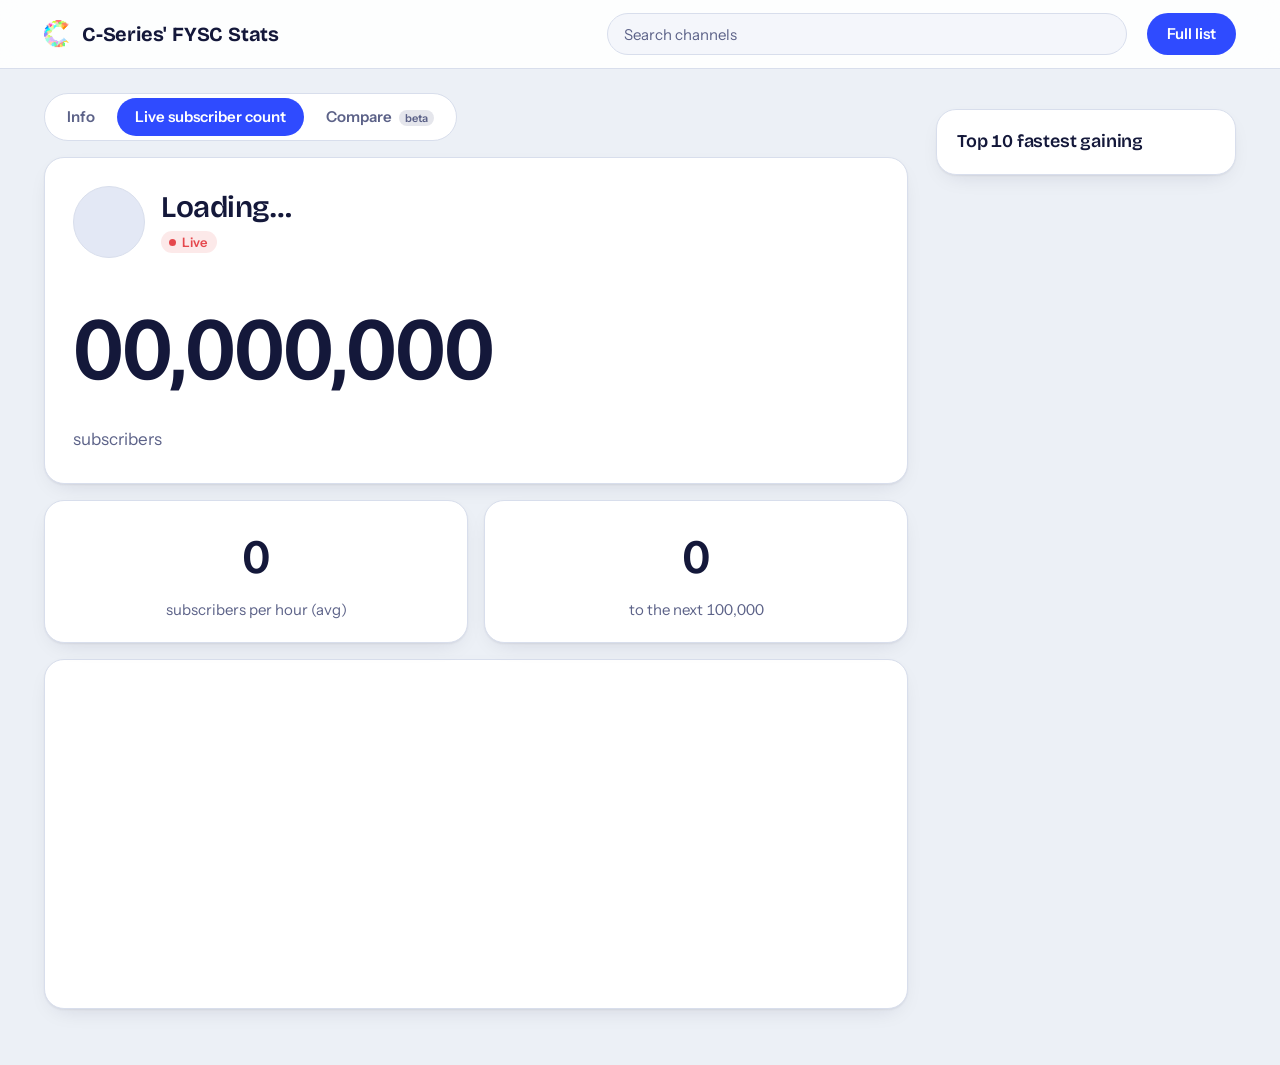
==== index.html @ 98511f7f "eee" ====
<!DOCTYPE html>
<html lang="en">
<head>
    <meta charset="UTF-8">
    <meta name="viewport" content="width=device-width, initial-scale=1.0">
    <meta name="color-scheme" content="light dark">
    <title>C-Series RFYSC</title>
    <link rel="preconnect" href="https://fonts.googleapis.com">
    <link rel="preconnect" href="https://fonts.gstatic.com" crossorigin>
    <link href="https://fonts.googleapis.com/css2?family=Bricolage+Grotesque:opsz,wght@12..96,400..800&family=Instrument+Sans:wght@400..700&display=swap" rel="stylesheet">

    <link rel="stylesheet" href="./odometer.css">
    <link rel="stylesheet" href="./style.css">

    <link rel="icon" type="image/png" href="./favicon.png">
</head>
<body>
    <header class="top">
        <div class="top-inner">
            <a class="brand" href="./">
                <img src="./favicon.png" alt="" width="28" height="28">
                <span>C-Series' FYSC Stats</span>
            </a>
            <div class="search-wrap">
                <input class="search-bar" type="search" placeholder="Search channels" aria-label="Search channels" autocomplete="off">
                <div class="search-results" style="display: none;"></div>
            </div>
            <button class="ui-btn button_fullList" type="button">Full list</button>
        </div>
    </header>

    <div class="layout">
        <main class="main">
            <nav class="tab-top" role="tablist" aria-label="Views">
                <button class="info tab" type="button" role="tab" aria-selected="false">Info</button>
                <button class="livecount tab selected" type="button" role="tab" aria-selected="true"><span class="long">Live subscriber count</span><span class="short">Live count</span></button>
                <button class="compare tab" type="button" role="tab" aria-selected="false">Compare <span class="beta">beta</span></button>
            </nav>

            <div class="subcount">
                <section class="card hero">
                    <div class="hero-id">
                        <img src="[data-uri]" class="alt-pfp" alt="">
                        <div class="hero-name">
                            <span class="channelName">Loading…</span>
                            <span class="live-pill"><i aria-hidden="true"></i>Live</span>
                        </div>
                    </div>
                    <div class="hero-count">
                        <span id="subscriberCount" class="subscriberCount">00,000,000</span>
                        <span class="tts">subscribers</span>
                    </div>
                </section>

                <div class="grid-divider">
                    <section class="card stat rate-per-min-card">
                        <span class="ratePerMinute">0</span>
                        <span class="tts">subscribers per hour (avg)</span>
                    </section>

                    <section class="card stat goal-card">
                        <span class="goalCount">0</span>
                        <span class="tts">to the next 100,000</span>
                    </section>
                </div>

                <section class="card chart-card">
                    <div id="subChart"></div>
                </section>
            </div>

            <div class="infocontent">
                <section class="card info-card">
                    <h2 class="mtx">Channel description</h2>
                    <p class="mtxDesc">Can't load description</p>
                </section>
            </div>

            <div class="cmpr">
                <div class="grid-divider">
                    <section class="card pick">
                        <label for="search_ch1">Channel 1</label>
                        <input type="text" id="search_ch1" class="compare_search" placeholder="Search a channel" autocomplete="off">
                    </section>

                    <section class="card pick">
                        <label for="search_ch2">Channel 2</label>
                        <input type="text" id="search_ch2" class="compare_search" placeholder="Search a channel" autocomplete="off">
                    </section>
                </div>

                <div class="grid-divider versus-row">
                    <section class="card versus">
                        <img src="[data-uri]" class="compare-pfp cpf1" alt="">
                        <span class="compare_channelName chNm1">Loading…</span>
                        <span class="compare_subscriberCount chNm1">00,000,000</span>
                        <span class="tts">subscribers</span>
                    </section>

                    <section class="card versus">
                        <img src="[data-uri]" class="compare-pfp cpf2" alt="">
                        <span class="compare_channelName chNm2">Loading…</span>
                        <span class="compare_subscriberCount chNm2">00,000,000</span>
                        <span class="tts">subscribers</span>
                    </section>
                </div>

                <div class="grid-divider">
                    <section class="card stat">
                        <span class="compare_ratePerMinute rpm1">0</span>
                        <span class="tts">subscribers per hour (avg)</span>
                    </section>
                    <section class="card stat">
                        <span class="compare_ratePerMinute rpm2">0</span>
                        <span class="tts">subscribers per hour (avg)</span>
                    </section>
                </div>

                <section class="card stat gap-card">
                    <span class="compare_ratePerMinute gap">0</span>
                    <span class="tts">subscriber gap</span>
                </section>
            </div>
        </main>

        <aside class="side-bar" aria-label="Fastest gaining channels">
            <div class="fast-area">
                <h2 class="mtl">Top 10 fastest gaining</h2>
                <div class="fast_ch_inner"></div>
            </div>
        </aside>
    </div>

    <script src="./odometer.js"></script>
    <script src="./jquery.min.js"></script>
    <script src="https://code.highcharts.com/highcharts.js"></script>
    <script src="./index.js"></script>
</body>
</html>
---- odometer.css ----
@keyframes odo-up {
  0% {
    color: inherit;
  } 50% {
    color: rgb(49, 192, 49);
  } 100% {
    color: inherit;
  }
}

@keyframes odo-down {
  0% {
    color: inherit;
  } 50% {
    color: rgb(192, 49, 49);
  } 100% {
    color: inherit;
  }
}

.odometer.odometer-auto-theme, .odometer.odometer-theme-minimal {
    display: inline-block;
    vertical-align: middle;
    *vertical-align: auto;
    *zoom: 1;
    *display: inline;
    position: relative;
  }
  .odometer.odometer-auto-theme .odometer-digit, .odometer.odometer-theme-minimal .odometer-digit {
    display: inline-block;
    vertical-align: middle;
    *vertical-align: auto;
    *zoom: 1;
    *display: inline;
    position: relative;
  }
  .odometer.odometer-auto-theme .odometer-digit .odometer-digit-spacer, .odometer.odometer-theme-minimal .odometer-digit .odometer-digit-spacer {
    display: inline-block;
    vertical-align: middle;
    *vertical-align: auto;
    *zoom: 1;
    *display: inline;
    visibility: hidden;
  }
  .odometer.odometer-auto-theme .odometer-digit .odometer-digit-inner, .odometer.odometer-theme-minimal .odometer-digit .odometer-digit-inner {
    text-align: left;
    display: block;
    position: absolute;
    top: 0;
    left: 0;
    right: 0;
    bottom: 0;
    overflow: hidden;
  }
  .odometer.odometer-auto-theme .odometer-digit .odometer-ribbon, .odometer.odometer-theme-minimal .odometer-digit .odometer-ribbon {
    display: block;
  }
  .odometer.odometer-auto-theme .odometer-digit .odometer-ribbon-inner, .odometer.odometer-theme-minimal .odometer-digit .odometer-ribbon-inner {
    display: block;
    -webkit-backface-visibility: hidden;
  }
  .odometer.odometer-auto-theme .odometer-digit .odometer-value, .odometer.odometer-theme-minimal .odometer-digit .odometer-value {
    display: block;
    -webkit-transform: translateZ(0);
  }
  .odometer.odometer-auto-theme .odometer-digit .odometer-value.odometer-last-value, .odometer.odometer-theme-minimal .odometer-digit .odometer-value.odometer-last-value {
    position: absolute;
  }
  .odometer.odometer-auto-theme.odometer-animating-up .odometer-ribbon-inner, .odometer.odometer-theme-minimal.odometer-animating-up .odometer-ribbon-inner {
    -webkit-transition: -webkit-transform 2s;
    -moz-transition: -moz-transform 2s;
    -ms-transition: -ms-transform 2s;
    -o-transition: -o-transform 2s;
    transition: transform 2s;

    animation: odo-up 1s ease-in-out;
  }
  .odometer.odometer-auto-theme.odometer-animating-up.odometer-animating .odometer-ribbon-inner, .odometer.odometer-theme-minimal.odometer-animating-up.odometer-animating .odometer-ribbon-inner {
    -webkit-transform: translateY(-100%);
    -moz-transform: translateY(-100%);
    -ms-transform: translateY(-100%);
    -o-transform: translateY(-100%);
    transform: translateY(-100%);
  }
  .odometer.odometer-auto-theme.odometer-animating-down .odometer-ribbon-inner, .odometer.odometer-theme-minimal.odometer-animating-down .odometer-ribbon-inner {
    -webkit-transform: translateY(-100%);
    -moz-transform: translateY(-100%);
    -ms-transform: translateY(-100%);
    -o-transform: translateY(-100%);
    transform: translateY(-100%);
  }
  .odometer.odometer-auto-theme.odometer-animating-down.odometer-animating .odometer-ribbon-inner, .odometer.odometer-theme-minimal.odometer-animating-down.odometer-animating .odometer-ribbon-inner {
    -webkit-transition: -webkit-transform 2s;
    -moz-transition: -moz-transform 2s;
    -ms-transition: -ms-transform 2s;
    -o-transition: -o-transform 2s;
    transition: transform 2s;


    animation: odo-down 1s ease-in-out;

    -webkit-transform: translateY(0);
    -moz-transform: translateY(0);
    -ms-transform: translateY(0);
    -o-transform: translateY(0);
    transform: translateY(0);
  }

  #fysc-subs.odometer .odometer-ribbon-inner,
#fysc-subs.odometer.odometer-animating-up .odometer-ribbon-inner,
#fysc-subs.odometer.odometer-animating-down .odometer-ribbon-inner,
#fysc-subs.odometer.odometer-animating-down.odometer-animating .odometer-ribbon-inner {
    -webkit-transition-duration: 3s !important;
    -moz-transition-duration: 3s !important;
    transition-duration: 3s !important;
}
---- style.css ----
/* ---------- Tokens ---------- */
:root {
    --bg: #ecf0f6;
    --surface: #ffffff;
    --surface-2: #f4f6fb;
    --cell: #e3e8f5;
    --border: #d8deec;
    --text: #14183a;
    --text-muted: #5c6288;
    --accent: #2f4bff;
    --accent-ink: #ffffff;
    --live: #e5484d;
    --shadow: 0 1px 2px rgba(20, 24, 58, .06), 0 8px 24px -12px rgba(20, 24, 58, .18);

    --font-display: 'Bricolage Grotesque', 'Instrument Sans', system-ui, sans-serif;
    --font-body: 'Instrument Sans', system-ui, -apple-system, 'Segoe UI', Roboto, sans-serif;

    --r-lg: 20px;
    --r-md: 12px;
    --r-sm: 8px;
}

@media (prefers-color-scheme: dark) {
    :root {
        --bg: #0e1124;
        --surface: #171b38;
        --surface-2: #1d2245;
        --cell: #252b57;
        --border: #2a3060;
        --text: #eceeff;
        --text-muted: #9aa1d0;
        --accent: #8896ff;
        --accent-ink: #0e1124;
        --live: #ff6b70;
        --shadow: 0 1px 2px rgba(0, 0, 0, .3), 0 8px 24px -12px rgba(0, 0, 0, .5);
    }
}

/* ---------- Base ---------- */
* { padding: 0; margin: 0; box-sizing: border-box; }

html { color-scheme: light dark; }

body {
    min-height: 100vh;
    font-family: var(--font-body);
    font-size: 16px;
    line-height: 1.45;
    font-variant-numeric: tabular-nums;
    background-color: var(--bg);
    color: var(--text);
    -webkit-font-smoothing: antialiased;
}

h1, h2 { font-family: var(--font-display); font-weight: 600; }

a { color: inherit; }

button, input { font: inherit; color: inherit; }

:focus-visible {
    outline: 2px solid var(--accent);
    outline-offset: 2px;
}

/* ---------- Header ---------- */
.top {
    position: sticky;
    top: 0;
    z-index: 20;
    background-color: color-mix(in srgb, var(--surface) 88%, transparent);
    backdrop-filter: blur(12px);
    -webkit-backdrop-filter: blur(12px);
    border-bottom: 1px solid var(--border);
}

.top-inner {
    display: flex;
    align-items: center;
    gap: 20px;
    max-width: 1240px;
    height: 68px;
    margin: 0 auto;
    padding: 0 24px;
}

.brand {
    display: flex;
    align-items: center;
    gap: 10px;
    flex-shrink: 0;
    font-family: var(--font-display);
    font-size: 20px;
    font-weight: 700;
    letter-spacing: -0.01em;
    text-decoration: none;
    color: var(--text);
}

.brand img { border-radius: 8px; }

.search-wrap {
    position: relative;
    flex: 1;
    max-width: 520px;
    margin-left: auto;
    min-width: 0;
}

.search-bar {
    display: block;
    width: 100%;
    height: 42px;
    padding: 0 16px;
    border: 1px solid var(--border);
    border-radius: 999px;
    background-color: var(--surface-2);
    font-size: 15px;
    outline: none;
    transition: border-color .15s, box-shadow .15s, background-color .15s;
}

.search-bar::placeholder { color: var(--text-muted); }

.search-bar:focus {
    background-color: var(--surface);
    border-color: var(--accent);
    box-shadow: 0 0 0 3px color-mix(in srgb, var(--accent) 22%, transparent);
}

/* Buttons */
.ui-btn {
    flex-shrink: 0;
    height: 42px;
    padding: 0 20px;
    border: none;
    border-radius: 999px;
    background-color: var(--accent);
    color: var(--accent-ink);
    font-weight: 600;
    font-size: 15px;
    cursor: pointer;
    transition: filter .15s, transform .15s;
}

.ui-btn:hover { filter: brightness(1.1); }
.ui-btn:active { transform: translateY(1px); }

/* ---------- Search results (header + compare) ---------- */
.search-results {
    position: absolute;
    top: calc(100% + 8px);
    left: 0;
    right: 0;
    z-index: 30;
    background-color: var(--surface);
    border: 1px solid var(--border);
    border-radius: var(--r-md);
    box-shadow: var(--shadow);
    padding: 6px;
    overflow: hidden;
}

.result {
    display: flex;
    align-items: center;
    gap: 12px;
    padding: 8px 10px;
    border-radius: var(--r-sm);
    cursor: pointer;
}

.result.active { background-color: var(--surface-2); }

.result img {
    width: 34px;
    height: 34px;
    object-fit: cover;
    border-radius: 50%;
    flex-shrink: 0;
    background: var(--cell);
}

.result-name {
    flex: 1;
    min-width: 0;
    overflow: hidden;
    text-overflow: ellipsis;
    white-space: nowrap;
    font-size: 15px;
    font-weight: 600;
}

.result-subs {
    font-size: 14px;
    color: var(--text-muted);
}

.result-empty {
    padding: 12px 10px;
    font-size: 14px;
    color: var(--text-muted);
}

/* ---------- Layout ---------- */
.layout {
    display: grid;
    grid-template-columns: minmax(0, 1fr) 300px;
    gap: 28px;
    align-items: start;
    max-width: 1240px;
    margin: 0 auto;
    padding: 24px 24px 56px;
}

.main { min-width: 0; }

/* ---------- Tabs ---------- */
.tab-top {
    display: flex;
    width: fit-content;
    gap: 4px;
    padding: 4px;
    background-color: var(--surface);
    border: 1px solid var(--border);
    border-radius: 999px;
    max-width: 100%;
    overflow-x: auto;
}

.tab {
    flex-shrink: 0;
    padding: 8px 18px;
    border: none;
    border-radius: 999px;
    background: transparent;
    color: var(--text-muted);
    font-size: 15px;
    font-weight: 600;
    cursor: pointer;
    transition: background-color .15s, color .15s;
}

.tab:hover { color: var(--text); }

.tab.selected {
    background-color: var(--accent);
    color: var(--accent-ink);
}

.tab .short { display: none; }

.beta {
    margin-left: 4px;
    padding: 1px 6px;
    border-radius: 999px;
    background-color: color-mix(in srgb, currentColor 16%, transparent);
    font-size: 11px;
    font-weight: 600;
}

/* Views: only the selected one shows */
.infocontent, .cmpr { display: none; }

/* ---------- Cards ---------- */
.card {
    margin-top: 16px;
    padding: 24px;
    background-color: var(--surface);
    border: 1px solid var(--border);
    border-radius: var(--r-lg);
    box-shadow: var(--shadow);
    min-width: 0;
}

.grid-divider {
    display: grid;
    grid-template-columns: repeat(2, minmax(0, 1fr));
    gap: 16px;
}

.tts {
    display: block;
    margin-top: 6px;
    font-size: 15px;
    color: var(--text-muted);
}

/* ---------- Hero ---------- */
.hero { padding: 28px 28px 32px; }

.hero-id {
    display: flex;
    align-items: center;
    gap: 16px;
}

.alt-pfp {
    width: 72px;
    height: 72px;
    flex-shrink: 0;
    object-fit: cover;
    border-radius: 50%;
    background-color: var(--cell);
    border: 1px solid var(--border);
    transition: border-radius .5s;
}

.alt-pfp:hover { border-radius: 22%; }

.hero-name {
    display: flex;
    flex-direction: column;
    align-items: flex-start;
    gap: 6px;
    min-width: 0;
}

.channelName {
    display: block;
    max-width: 100%;
    overflow: hidden;
    text-overflow: ellipsis;
    white-space: nowrap;
    font-family: var(--font-display);
    font-size: clamp(22px, 3.4vw, 30px);
    font-weight: 600;
    letter-spacing: -0.015em;
    line-height: 1.15;
}

.live-pill {
    display: inline-flex;
    align-items: center;
    gap: 6px;
    padding: 2px 10px 2px 8px;
    border-radius: 999px;
    background-color: color-mix(in srgb, var(--live) 12%, transparent);
    color: var(--live);
    font-size: 13px;
    font-weight: 600;
}

.live-pill i {
    width: 7px;
    height: 7px;
    border-radius: 50%;
    background-color: currentColor;
    animation: pulse 2s ease-in-out infinite;
}

@keyframes pulse {
    0%, 100% { opacity: 1; }
    50% { opacity: .3; }
}

.hero-count {
    margin-top: 28px;
    container-type: inline-size;
}

/* ---------- Odometer styling (odometer.js / odometer.css are untouched) ---------- */
.odometer {
    line-height: 1.04em;
}

.subscriberCount {
    display: inline-block;
    font-family: var(--font-display);
    font-size: clamp(2.25rem, 11vw, 6rem);   /* fallback */
    font-size: clamp(2.25rem, 11cqi, 6rem);
    font-weight: 600;
    letter-spacing: -0.02em;
    font-variant-numeric: tabular-nums;
    white-space: nowrap;
    color: var(--text);
}

.odometer-inside { white-space: nowrap; }

/* Each digit sits in its own wheel; numbers fade at the top and bottom edge as they roll */
.hero-count .odometer-digit,
.versus .odometer-digit {
    margin: 0 .02em;
    padding: 0 .05em;
    border-radius: .14em;
    background-color: var(--cell);
}

.hero-count .odometer-digit-inner,
.versus .odometer-digit-inner {
    text-align: center;
    -webkit-mask-image: linear-gradient(to bottom, transparent 0%, #000 14%, #000 86%, transparent 100%);
            mask-image: linear-gradient(to bottom, transparent 0%, #000 14%, #000 86%, transparent 100%);
}

.hero-count .odometer-formatting-mark,
.versus .odometer-formatting-mark {
    color: var(--text-muted);
    padding: 0 .02em;
}

.stat .odometer-digit-inner,
.compare_subscriberCount .odometer-digit-inner { text-align: center; }

.hero-count .tts { margin-top: 12px; font-size: 17px; }

/* ---------- Stat cards ---------- */
.stat { padding: 22px 24px; }

.ratePerMinute, .goalCount {
    display: inline-block;
    font-family: var(--font-display);
    font-size: clamp(2rem, 5vw, 3rem);
    font-weight: 600;
    letter-spacing: -0.02em;
}

/* ---------- Chart ---------- */
.chart-card { padding: 20px 16px 8px; }

#subChart {
    width: 100%;
    height: 320px;
}

/* ---------- Info ---------- */
.info-card { padding: 28px; }

.mtx {
    font-size: 22px;
    letter-spacing: -0.01em;
    margin-bottom: 12px;
}

.mtxDesc {
    max-width: 68ch;
    color: var(--text-muted);
    font-size: 17px;
    line-height: 1.6;
    white-space: pre-line;
    overflow-wrap: anywhere;
}

/* ---------- Compare ---------- */
.pick label {
    display: block;
    margin-bottom: 8px;
    font-size: 14px;
    font-weight: 600;
    color: var(--text-muted);
}

.compare_search {
    display: block;
    width: 100%;
    height: 44px;
    padding: 0 14px;
    border: 1px solid var(--border);
    border-radius: var(--r-md);
    background-color: var(--surface-2);
    outline: none;
    transition: border-color .15s, box-shadow .15s;
}

.compare_search:focus {
    border-color: var(--accent);
    box-shadow: 0 0 0 3px color-mix(in srgb, var(--accent) 22%, transparent);
}

.versus {
    text-align: center;
    container-type: inline-size;
}

.compare-pfp {
    width: 96px;
    height: 96px;
    object-fit: cover;
    border-radius: 50%;
    background-color: var(--cell);
    border: 1px solid var(--border);
    transition: border-radius .5s;
}

.compare-pfp:hover { border-radius: 22%; }

.compare_channelName {
    display: block;
    margin-top: 14px;
    overflow: hidden;
    text-overflow: ellipsis;
    white-space: nowrap;
    font-family: var(--font-display);
    font-size: clamp(20px, 2.6vw, 28px);
    font-weight: 600;
    letter-spacing: -0.015em;
}

.compare_subscriberCount {
    display: inline-block;
    margin-top: 10px;
    font-family: var(--font-display);
    font-size: clamp(1.1rem, 9.5cqi, 3.4rem);
    font-weight: 600;
    letter-spacing: -0.02em;
    white-space: nowrap;
}

.compare_ratePerMinute, .gap {
    display: inline-block;
    font-family: var(--font-display);
    font-size: clamp(1.8rem, 4vw, 2.5rem);
    font-weight: 600;
    letter-spacing: -0.02em;
}

.stat { text-align: center; }

.gap-card {
    max-width: 420px;
    margin-left: auto;
    margin-right: auto;
}

.cmp-wrap { position: relative; width: 100%; }
.cmp-wrap .search-results { top: calc(100% + 6px); }

/* ---------- Fastest gaining rail ---------- */
.side-bar {
    position: sticky;
    top: 92px;
    margin-top: 16px;
    background-color: var(--surface);
    border: 1px solid var(--border);
    border-radius: var(--r-lg);
    box-shadow: var(--shadow);
    overflow: hidden;
}

.mtl {
    padding: 18px 20px 12px;
    font-size: 18px;
    letter-spacing: -0.01em;
}

.fast_ch_inner { padding: 0 8px 8px; counter-reset: rank; }

.fast_channel {
    display: flex;
    align-items: center;
    gap: 12px;
    width: 100%;
    padding: 8px 12px 8px 10px;
    border: none;
    border-radius: var(--r-md);
    background: transparent;
    text-align: left;
    cursor: pointer;
    transition: background-color .15s;
    counter-increment: rank;
}

.fast_channel::before {
    content: counter(rank);
    width: 18px;
    flex-shrink: 0;
    text-align: right;
    font-size: 13px;
    font-weight: 600;
    color: var(--text-muted);
}

.fast_channel:hover { background-color: var(--surface-2); }

.fast_channel.active {
    background-color: color-mix(in srgb, var(--accent) 14%, transparent);
}

.fast_pfp {
    width: 38px;
    height: 38px;
    flex-shrink: 0;
    object-fit: cover;
    border-radius: 50%;
    background-color: var(--cell);
}

.channel_name {
    flex: 1;
    min-width: 0;
    overflow: hidden;
    text-overflow: ellipsis;
    white-space: nowrap;
    font-size: 15px;
    font-weight: 600;
}

/* ---------- Responsive ---------- */
@media (max-width: 960px) {
    .layout {
        grid-template-columns: minmax(0, 1fr);
        gap: 0;
    }

    .side-bar { position: static; order: 2; }

    .fast_ch_inner {
        display: grid;
        grid-template-columns: repeat(2, minmax(0, 1fr));
    }
}

@media (max-width: 640px) {
    .top-inner { gap: 10px; padding: 0 14px; height: 60px; }
    .brand span { display: none; }
    .search-wrap { margin-left: 0; }
    .ui-btn { padding: 0 14px; }

    .layout { padding: 14px 14px 40px; }
    .card, .hero, .info-card { padding: 18px; }
    .stat { padding: 16px; }
    .alt-pfp { width: 56px; height: 56px; }
    .hero-count { margin-top: 22px; }
    #subChart { height: 240px; }

    .grid-divider { gap: 10px; }
    .tab-top { width: 100%; }
    .tab { flex: 1; padding: 8px 8px; font-size: 14px; }
    .tab .long { display: none; }
    .tab .short { display: inline; }
    .beta { display: none; }

    .top-inner { position: relative; }
    .search-wrap { position: static; }
    .search-results { left: 14px; right: 14px; top: calc(100% - 8px); }

    .versus-row { grid-template-columns: minmax(0, 1fr); }
    .compare-pfp { width: 64px; height: 64px; }
    .fast_ch_inner { grid-template-columns: minmax(0, 1fr); }
}

@media (prefers-reduced-motion: reduce) {
    .live-pill i { animation: none; }
    .alt-pfp, .compare-pfp, .tab, .fast_channel, .ui-btn { transition: none; }
}
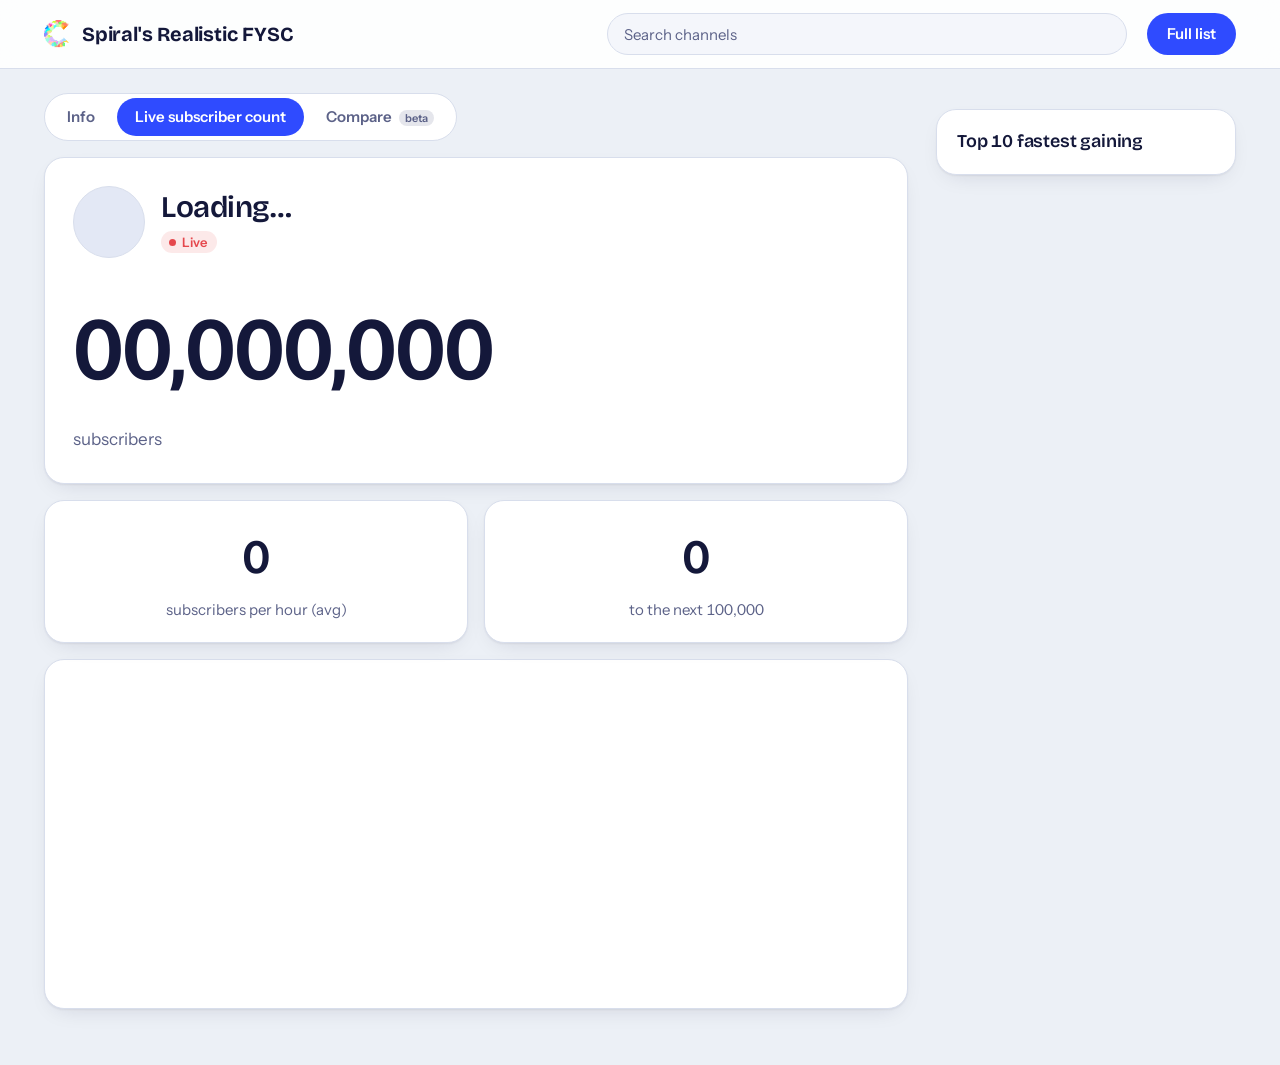
==== commit 96f8d82e: "Update brand name in header from 'C-Series' to 'Spiral'" ====
--- a/index.html
+++ b/index.html
@@ -4,7 +4,7 @@
     <meta charset="UTF-8">
     <meta name="viewport" content="width=device-width, initial-scale=1.0">
     <meta name="color-scheme" content="light dark">
-    <title>C-Series RFYSC</title>
+    <title>Spiral's RFYSC</title>
     <link rel="preconnect" href="https://fonts.googleapis.com">
     <link rel="preconnect" href="https://fonts.gstatic.com" crossorigin>
     <link href="https://fonts.googleapis.com/css2?family=Bricolage+Grotesque:opsz,wght@12..96,400..800&family=Instrument+Sans:wght@400..700&display=swap" rel="stylesheet">
@@ -19,7 +19,7 @@
         <div class="top-inner">
             <a class="brand" href="./">
                 <img src="./favicon.png" alt="" width="28" height="28">
-                <span>C-Series' FYSC Stats</span>
+                <span>Spiral's Realistic FYSC</span>
             </a>
             <div class="search-wrap">
                 <input class="search-bar" type="search" placeholder="Search channels" aria-label="Search channels" autocomplete="off">
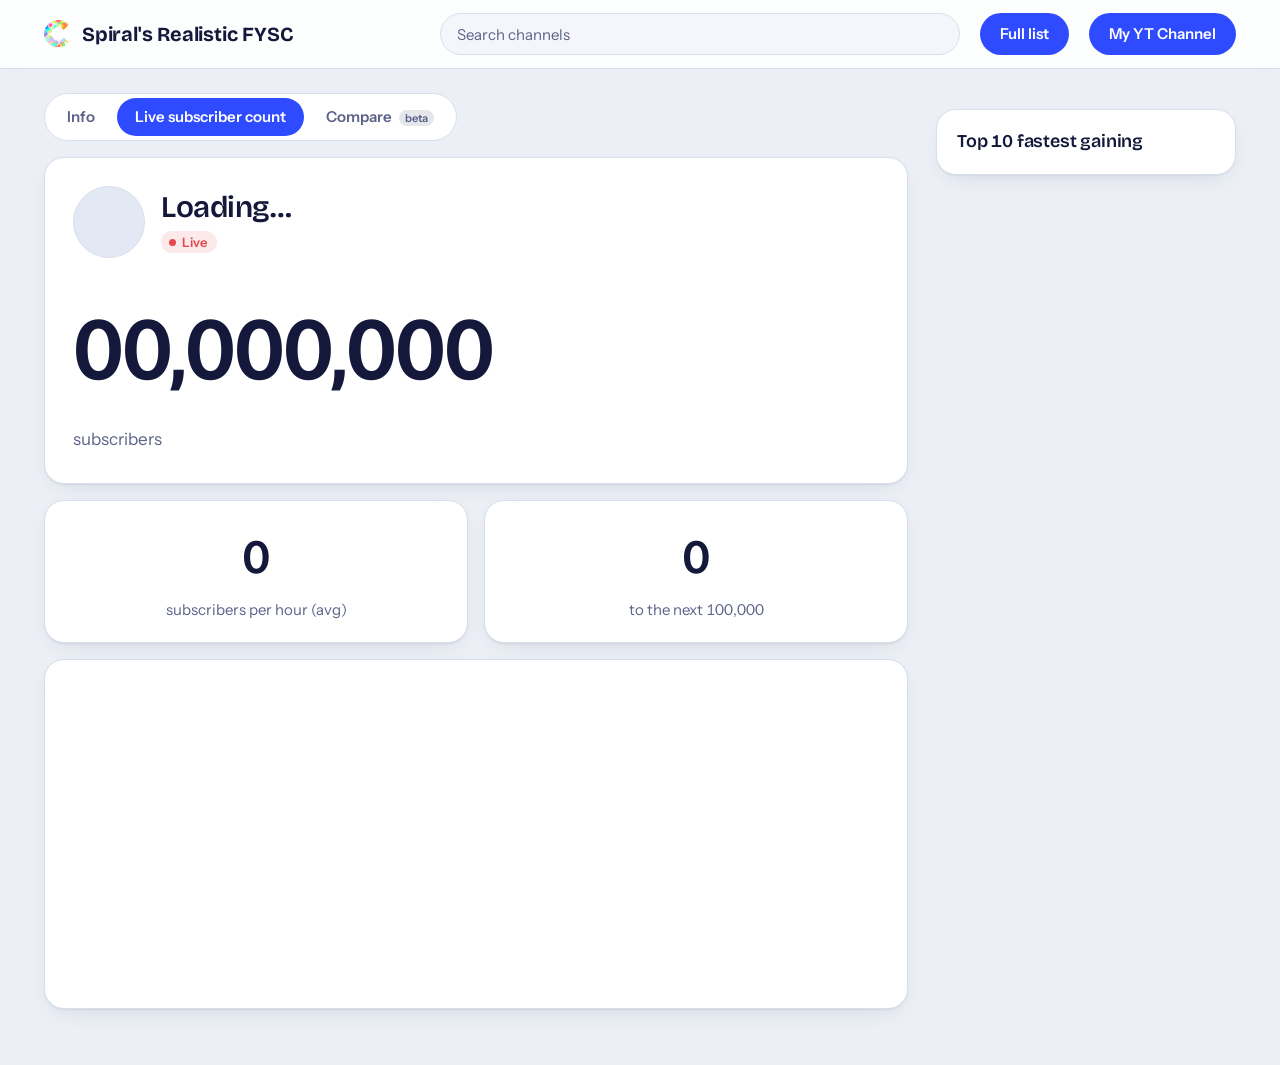
==== commit ebfe8fc6: "Add button for My YT Channel in header" ====
--- a/index.html
+++ b/index.html
@@ -26,6 +26,7 @@
                 <div class="search-results" style="display: none;"></div>
             </div>
             <button class="ui-btn button_fullList" type="button">Full list</button>
+            <button class="ui-btn button_ytCh" type="button">My YT Channel</button>
         </div>
     </header>
 
--- a/style.css
+++ b/style.css
@@ -379,26 +379,6 @@
 .odometer-inside { white-space: nowrap; }
 
 /* Each digit sits in its own wheel; numbers fade at the top and bottom edge as they roll */
-.hero-count .odometer-digit,
-.versus .odometer-digit {
-    margin: 0 .02em;
-    padding: 0 .05em;
-    border-radius: .14em;
-    background-color: var(--cell);
-}
-
-.hero-count .odometer-digit-inner,
-.versus .odometer-digit-inner {
-    text-align: center;
-    -webkit-mask-image: linear-gradient(to bottom, transparent 0%, #000 14%, #000 86%, transparent 100%);
-            mask-image: linear-gradient(to bottom, transparent 0%, #000 14%, #000 86%, transparent 100%);
-}
-
-.hero-count .odometer-formatting-mark,
-.versus .odometer-formatting-mark {
-    color: var(--text-muted);
-    padding: 0 .02em;
-}
 
 .stat .odometer-digit-inner,
 .compare_subscriberCount .odometer-digit-inner { text-align: center; }
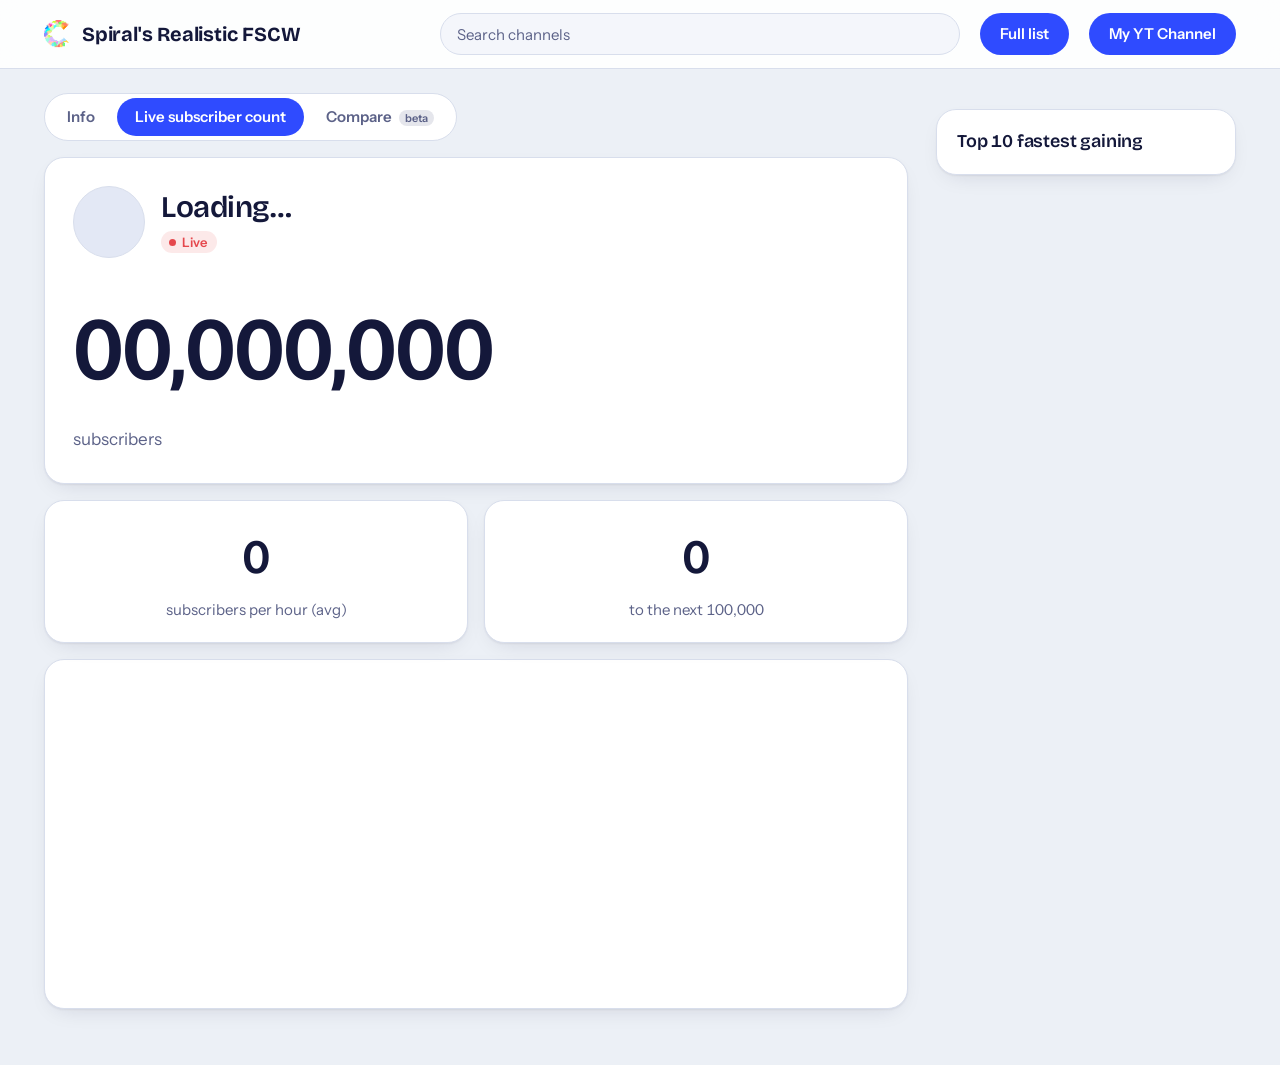
==== commit 17b3429e: "Update title and header text in index.html" ====
--- a/index.html
+++ b/index.html
@@ -4,7 +4,7 @@
     <meta charset="UTF-8">
     <meta name="viewport" content="width=device-width, initial-scale=1.0">
     <meta name="color-scheme" content="light dark">
-    <title>Spiral's RFYSC</title>
+    <title>Spiral's RFSCW</title>
     <link rel="preconnect" href="https://fonts.googleapis.com">
     <link rel="preconnect" href="https://fonts.gstatic.com" crossorigin>
     <link href="https://fonts.googleapis.com/css2?family=Bricolage+Grotesque:opsz,wght@12..96,400..800&family=Instrument+Sans:wght@400..700&display=swap" rel="stylesheet">
@@ -19,7 +19,7 @@
         <div class="top-inner">
             <a class="brand" href="./">
                 <img src="./favicon.png" alt="" width="28" height="28">
-                <span>Spiral's Realistic FYSC</span>
+                <span>Spiral's Realistic FSCW</span>
             </a>
             <div class="search-wrap">
                 <input class="search-bar" type="search" placeholder="Search channels" aria-label="Search channels" autocomplete="off">
